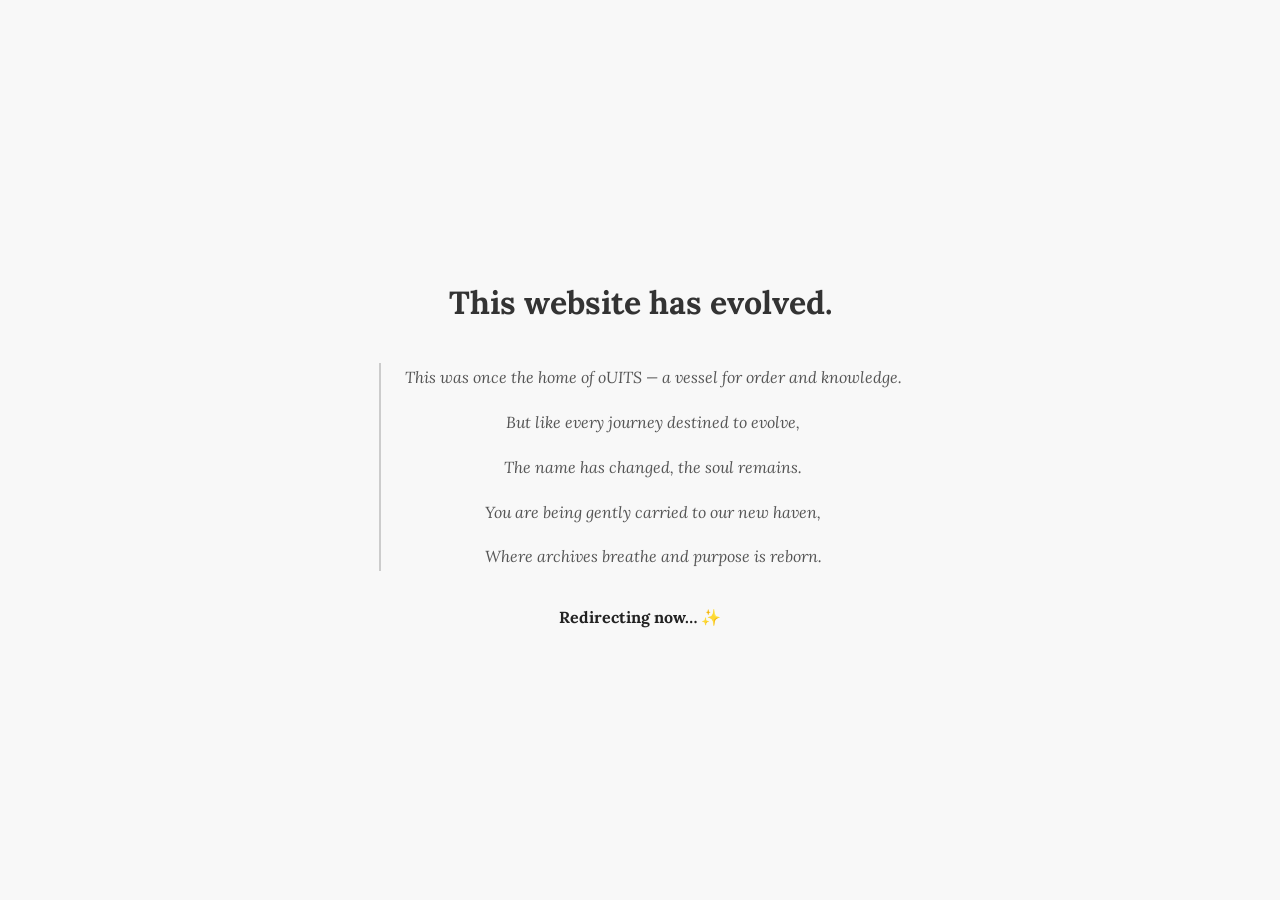
==== index.html @ 80cf63ec "Update index.html" ====
<!DOCTYPE html>
<html lang="en">
<head>
    <meta charset="UTF-8">
    <meta name="viewport" content="width=device-width, initial-scale=1.0">
    <title>Evolving...</title>
    <link rel="preconnect" href="https://fonts.googleapis.com">
    <link rel="preconnect" href="https://fonts.gstatic.com" crossorigin>
    <link href="https://fonts.googleapis.com/css2?family=Lora:ital,wght@0,400..700;1,400..700&display=swap" rel="stylesheet">
    <style>
        /* Basic reset and body styling */
        body, html {
            height: 100%;
            margin: 0;
            padding: 0;
            font-family: 'Lora', serif;
            background-color: #f8f8f8;
            color: #333;
            display: flex;
            align-items: center;
            justify-content: center;
            text-align: center;
        }

        /* Main container for the message */
        .container {
            max-width: 600px;
            padding: 2rem;
            line-height: 1.8;
        }

        /* Styling for the poetic message block */
        blockquote {
            border-left: 2px solid #ccc;
            padding-left: 1.5rem;
            margin: 2rem 0;
            font-style: italic;
            color: #555;
        }

        /* Styling for the final redirecting message */
        .redirect-message {
            margin-top: 2rem;
            font-weight: bold;
            color: #222;
        }
    </style>
</head>
<body>

    <div class="container">
        <!-- Main title message -->
        <h1>This website has evolved.</h1>

        <!-- Poetic message block -->
        <blockquote>
            <p>This was once the home of oUITS — a vessel for order and knowledge.</p>
            <p>But like every journey destined to evolve,</p>
            <p>The name has changed, the soul remains.</p>
            <p>You are being gently carried to our new haven,</p>
            <p>Where archives breathe and purpose is reborn.</p>
        </blockquote>

        <!-- Redirecting status message -->
        <p class="redirect-message">
            Redirecting now… ✨
        </p>
    </div>

    <script>
        // JavaScript to handle the redirect after a delay.
        // The delay is set to 7000 milliseconds (7 seconds).
        setTimeout(function() {
            window.location.href = 'https://b1tacad.netlify.app/';
        }, 5000);
    </script>

</body>
</html>
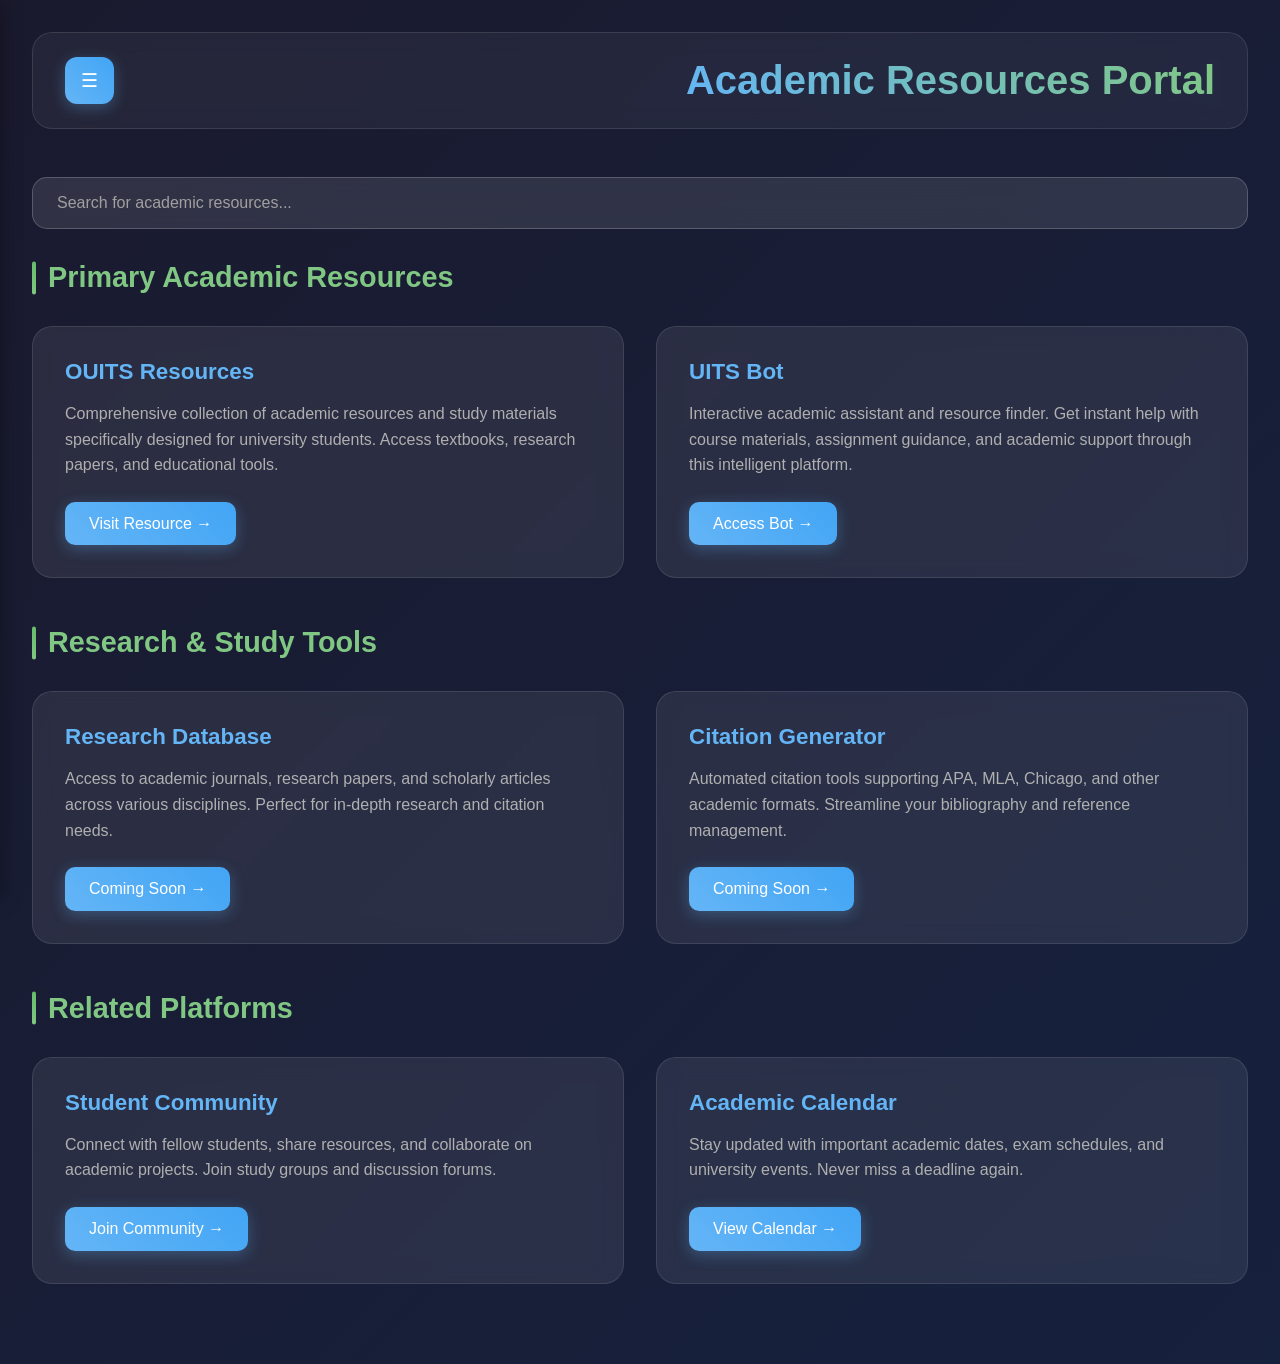
==== commit f8e40999: "v1 claude" ====
--- a/index.html
+++ b/index.html
@@ -3,77 +3,515 @@
 <head>
     <meta charset="UTF-8">
     <meta name="viewport" content="width=device-width, initial-scale=1.0">
-    <title>Evolving...</title>
-    <link rel="preconnect" href="https://fonts.googleapis.com">
-    <link rel="preconnect" href="https://fonts.gstatic.com" crossorigin>
-    <link href="https://fonts.googleapis.com/css2?family=Lora:ital,wght@0,400..700;1,400..700&display=swap" rel="stylesheet">
+    <title>Academic Resources Portal</title>
     <style>
-        /* Basic reset and body styling */
-        body, html {
-            height: 100%;
+        * {
             margin: 0;
             padding: 0;
-            font-family: 'Lora', serif;
-            background-color: #f8f8f8;
-            color: #333;
+            box-sizing: border-box;
+        }
+
+        body {
+            font-family: 'Segoe UI', Tahoma, Geneva, Verdana, sans-serif;
+            background: linear-gradient(135deg, #1a1a2e 0%, #16213e 100%);
+            color: #e0e6ed;
+            min-height: 100vh;
+            overflow-x: hidden;
+        }
+
+        .container {
             display: flex;
+            min-height: 100vh;
+            transition: all 0.3s ease;
+        }
+
+        /* Sidebar Styles */
+        .sidebar {
+            width: 280px;
+            background: rgba(26, 26, 46, 0.95);
+            backdrop-filter: blur(10px);
+            border-right: 1px solid rgba(255, 255, 255, 0.1);
+            padding: 2rem 0;
+            position: fixed;
+            height: 100vh;
+            left: 0;
+            top: 0;
+            transform: translateX(-100%);
+            transition: transform 0.3s ease;
+            z-index: 1000;
+            box-shadow: 2px 0 20px rgba(0, 0, 0, 0.3);
+        }
+
+        .sidebar.active {
+            transform: translateX(0);
+        }
+
+        .sidebar-header {
+            padding: 0 2rem 2rem;
+            border-bottom: 1px solid rgba(255, 255, 255, 0.1);
+            margin-bottom: 2rem;
+        }
+
+        .sidebar-header h2 {
+            color: #64b5f6;
+            font-size: 1.5rem;
+            font-weight: 600;
+        }
+
+        .sidebar-header p {
+            color: #a0a0a0;
+            font-size: 0.9rem;
+            margin-top: 0.5rem;
+        }
+
+        .nav-menu {
+            list-style: none;
+            padding: 0 1rem;
+        }
+
+        .nav-item {
+            margin-bottom: 0.5rem;
+        }
+
+        .nav-link {
+            display: block;
+            padding: 1rem 1.5rem;
+            color: #e0e6ed;
+            text-decoration: none;
+            border-radius: 12px;
+            transition: all 0.3s ease;
+            position: relative;
+            overflow: hidden;
+        }
+
+        .nav-link:hover {
+            background: linear-gradient(45deg, #64b5f6, #42a5f5);
+            color: #fff;
+            transform: translateX(8px);
+            box-shadow: 0 4px 15px rgba(100, 181, 246, 0.3);
+        }
+
+        .nav-link::before {
+            content: '';
+            position: absolute;
+            left: 0;
+            top: 0;
+            height: 100%;
+            width: 3px;
+            background: #64b5f6;
+            transform: scaleY(0);
+            transition: transform 0.3s ease;
+        }
+
+        .nav-link:hover::before {
+            transform: scaleY(1);
+        }
+
+        /* Main Content */
+        .main-content {
+            flex: 1;
+            padding: 2rem;
+            margin-left: 0;
+            transition: margin-left 0.3s ease;
+        }
+
+        .header {
+            display: flex;
+            justify-content: space-between;
             align-items: center;
-            justify-content: center;
-            text-align: center;
-        }
-
-        /* Main container for the message */
-        .container {
-            max-width: 600px;
+            margin-bottom: 3rem;
+            padding: 1.5rem 2rem;
+            background: rgba(255, 255, 255, 0.05);
+            border-radius: 20px;
+            backdrop-filter: blur(10px);
+            border: 1px solid rgba(255, 255, 255, 0.1);
+        }
+
+        .menu-toggle {
+            background: linear-gradient(45deg, #64b5f6, #42a5f5);
+            border: none;
+            color: white;
+            padding: 12px 16px;
+            border-radius: 12px;
+            cursor: pointer;
+            font-size: 1.2rem;
+            transition: all 0.3s ease;
+            box-shadow: 0 4px 15px rgba(100, 181, 246, 0.3);
+        }
+
+        .menu-toggle:hover {
+            transform: translateY(-2px);
+            box-shadow: 0 6px 20px rgba(100, 181, 246, 0.4);
+        }
+
+        .header h1 {
+            font-size: 2.5rem;
+            background: linear-gradient(45deg, #64b5f6, #81c784);
+            -webkit-background-clip: text;
+            -webkit-text-fill-color: transparent;
+            background-clip: text;
+            font-weight: 700;
+        }
+
+        .search-container {
+            position: relative;
+            margin-bottom: 2rem;
+        }
+
+        .search-box {
+            width: 100%;
+            padding: 1rem 1.5rem;
+            background: rgba(255, 255, 255, 0.1);
+            border: 1px solid rgba(255, 255, 255, 0.2);
+            border-radius: 15px;
+            color: #e0e6ed;
+            font-size: 1rem;
+            backdrop-filter: blur(10px);
+            transition: all 0.3s ease;
+        }
+
+        .search-box:focus {
+            outline: none;
+            border-color: #64b5f6;
+            box-shadow: 0 0 20px rgba(100, 181, 246, 0.3);
+        }
+
+        .search-box::placeholder {
+            color: #a0a0a0;
+        }
+
+        /* Resource Cards */
+        .resources-grid {
+            display: grid;
+            grid-template-columns: repeat(auto-fit, minmax(350px, 1fr));
+            gap: 2rem;
+            margin-top: 2rem;
+        }
+
+        .resource-card {
+            background: rgba(255, 255, 255, 0.08);
+            border: 1px solid rgba(255, 255, 255, 0.1);
+            border-radius: 20px;
             padding: 2rem;
-            line-height: 1.8;
-        }
-
-        /* Styling for the poetic message block */
-        blockquote {
-            border-left: 2px solid #ccc;
-            padding-left: 1.5rem;
-            margin: 2rem 0;
-            font-style: italic;
-            color: #555;
-        }
-
-        /* Styling for the final redirecting message */
-        .redirect-message {
-            margin-top: 2rem;
-            font-weight: bold;
-            color: #222;
+            transition: all 0.3s ease;
+            backdrop-filter: blur(10px);
+            position: relative;
+            overflow: hidden;
+        }
+
+        .resource-card::before {
+            content: '';
+            position: absolute;
+            top: 0;
+            left: 0;
+            right: 0;
+            height: 4px;
+            background: linear-gradient(45deg, #64b5f6, #42a5f5);
+            transform: scaleX(0);
+            transition: transform 0.3s ease;
+        }
+
+        .resource-card:hover {
+            transform: translateY(-8px);
+            box-shadow: 0 20px 40px rgba(0, 0, 0, 0.3);
+            background: rgba(255, 255, 255, 0.12);
+        }
+
+        .resource-card:hover::before {
+            transform: scaleX(1);
+        }
+
+        .resource-card h3 {
+            color: #64b5f6;
+            margin-bottom: 1rem;
+            font-size: 1.4rem;
+            font-weight: 600;
+        }
+
+        .resource-card p {
+            color: #b0b0b0;
+            margin-bottom: 1.5rem;
+            line-height: 1.6;
+        }
+
+        .resource-link {
+            display: inline-block;
+            background: linear-gradient(45deg, #64b5f6, #42a5f5);
+            color: white;
+            padding: 0.8rem 1.5rem;
+            text-decoration: none;
+            border-radius: 10px;
+            font-weight: 500;
+            transition: all 0.3s ease;
+            box-shadow: 0 4px 15px rgba(100, 181, 246, 0.3);
+        }
+
+        .resource-link:hover {
+            transform: translateY(-2px);
+            box-shadow: 0 6px 20px rgba(100, 181, 246, 0.4);
+        }
+
+        .category-section {
+            margin-bottom: 3rem;
+        }
+
+        .category-title {
+            color: #81c784;
+            font-size: 1.8rem;
+            margin-bottom: 1rem;
+            font-weight: 600;
+            position: relative;
+            padding-left: 1rem;
+        }
+
+        .category-title::before {
+            content: '';
+            position: absolute;
+            left: 0;
+            top: 50%;
+            transform: translateY(-50%);
+            width: 4px;
+            height: 100%;
+            background: linear-gradient(45deg, #81c784, #66bb6a);
+            border-radius: 2px;
+        }
+
+        /* Overlay for mobile */
+        .overlay {
+            position: fixed;
+            top: 0;
+            left: 0;
+            width: 100%;
+            height: 100%;
+            background: rgba(0, 0, 0, 0.5);
+            z-index: 999;
+            opacity: 0;
+            visibility: hidden;
+            transition: all 0.3s ease;
+        }
+
+        .overlay.active {
+            opacity: 1;
+            visibility: visible;
+        }
+
+        /* Responsive Design */
+        @media (max-width: 768px) {
+            .sidebar {
+                width: 100%;
+                top: 0;
+                transform: translateY(-100%);
+                height: auto;
+                max-height: 100vh;
+                overflow-y: auto;
+            }
+
+            .sidebar.active {
+                transform: translateY(0);
+            }
+
+            .main-content {
+                padding: 1rem;
+            }
+
+            .header {
+                flex-direction: column;
+                gap: 1rem;
+                text-align: center;
+            }
+
+            .header h1 {
+                font-size: 2rem;
+            }
+
+            .resources-grid {
+                grid-template-columns: 1fr;
+                gap: 1.5rem;
+            }
+        }
+
+        @media (min-width: 769px) {
+            .sidebar.active + .main-content {
+                margin-left: 280px;
+            }
         }
     </style>
 </head>
 <body>
-
+    <div class="overlay" id="overlay"></div>
+    
     <div class="container">
-        <!-- Main title message -->
-        <h1>This website has evolved.</h1>
-
-        <!-- Poetic message block -->
-        <blockquote>
-            <p>This was once the home of oUITS — a vessel for order and knowledge.</p>
-            <p>But like every journey destined to evolve,</p>
-            <p>The name has changed, the soul remains.</p>
-            <p>You are being gently carried to our new haven,</p>
-            <p>Where archives breathe and purpose is reborn.</p>
-        </blockquote>
-
-        <!-- Redirecting status message -->
-        <p class="redirect-message">
-            Redirecting now… ✨
-        </p>
+        <nav class="sidebar" id="sidebar">
+            <div class="sidebar-header">
+                <h2>Navigation</h2>
+                <p>Quick access to resources</p>
+            </div>
+            <ul class="nav-menu">
+                <li class="nav-item">
+                    <a href="#academic" class="nav-link">Academic Resources</a>
+                </li>
+                <li class="nav-item">
+                    <a href="#research" class="nav-link">Research Tools</a>
+                </li>
+                <li class="nav-item">
+                    <a href="#library" class="nav-link">Digital Library</a>
+                </li>
+                <li class="nav-item">
+                    <a href="#study" class="nav-link">Study Materials</a>
+                </li>
+                <li class="nav-item">
+                    <a href="#platforms" class="nav-link">Related Platforms</a>
+                </li>
+                <li class="nav-item">
+                    <a href="#about" class="nav-link">About Portal</a>
+                </li>
+                <li class="nav-item">
+                    <a href="#contact" class="nav-link">Contact Us</a>
+                </li>
+            </ul>
+        </nav>
+
+        <main class="main-content">
+            <div class="header">
+                <button class="menu-toggle" id="menuToggle">☰</button>
+                <h1>Academic Resources Portal</h1>
+            </div>
+
+            <div class="search-container">
+                <input type="text" class="search-box" placeholder="Search for academic resources..." id="searchBox">
+            </div>
+
+            <div class="category-section" id="academic">
+                <h2 class="category-title">Primary Academic Resources</h2>
+                <div class="resources-grid">
+                    <div class="resource-card">
+                        <h3>OUITS Resources</h3>
+                        <p>Comprehensive collection of academic resources and study materials specifically designed for university students. Access textbooks, research papers, and educational tools.</p>
+                        <a href="https://ouits-res.netlify.app/" class="resource-link" target="_blank">Visit Resource →</a>
+                    </div>
+                    
+                    <div class="resource-card">
+                        <h3>UITS Bot</h3>
+                        <p>Interactive academic assistant and resource finder. Get instant help with course materials, assignment guidance, and academic support through this intelligent platform.</p>
+                        <a href="http://akibreza.github.io/uitsBOT" class="resource-link" target="_blank">Access Bot →</a>
+                    </div>
+                </div>
+            </div>
+
+            <div class="category-section" id="research">
+                <h2 class="category-title">Research & Study Tools</h2>
+                <div class="resources-grid">
+                    <div class="resource-card">
+                        <h3>Research Database</h3>
+                        <p>Access to academic journals, research papers, and scholarly articles across various disciplines. Perfect for in-depth research and citation needs.</p>
+                        <a href="#" class="resource-link">Coming Soon →</a>
+                    </div>
+                    
+                    <div class="resource-card">
+                        <h3>Citation Generator</h3>
+                        <p>Automated citation tools supporting APA, MLA, Chicago, and other academic formats. Streamline your bibliography and reference management.</p>
+                        <a href="#" class="resource-link">Coming Soon →</a>
+                    </div>
+                </div>
+            </div>
+
+            <div class="category-section" id="platforms">
+                <h2 class="category-title">Related Platforms</h2>
+                <div class="resources-grid">
+                    <div class="resource-card">
+                        <h3>Student Community</h3>
+                        <p>Connect with fellow students, share resources, and collaborate on academic projects. Join study groups and discussion forums.</p>
+                        <a href="#" class="resource-link">Join Community →</a>
+                    </div>
+                    
+                    <div class="resource-card">
+                        <h3>Academic Calendar</h3>
+                        <p>Stay updated with important academic dates, exam schedules, and university events. Never miss a deadline again.</p>
+                        <a href="#" class="resource-link">View Calendar →</a>
+                    </div>
+                </div>
+            </div>
+        </main>
     </div>
 
     <script>
-        // JavaScript to handle the redirect after a delay.
-        // The delay is set to 7000 milliseconds (7 seconds).
-        setTimeout(function() {
-            window.location.href = 'https://b1tacad.netlify.app/';
-        }, 5000);
+        // Menu toggle functionality
+        const menuToggle = document.getElementById('menuToggle');
+        const sidebar = document.getElementById('sidebar');
+        const overlay = document.getElementById('overlay');
+        const mainContent = document.querySelector('.main-content');
+
+        menuToggle.addEventListener('click', () => {
+            sidebar.classList.toggle('active');
+            overlay.classList.toggle('active');
+        });
+
+        overlay.addEventListener('click', () => {
+            sidebar.classList.remove('active');
+            overlay.classList.remove('active');
+        });
+
+        // Search functionality
+        const searchBox = document.getElementById('searchBox');
+        const resourceCards = document.querySelectorAll('.resource-card');
+
+        searchBox.addEventListener('input', (e) => {
+            const searchTerm = e.target.value.toLowerCase();
+            
+            resourceCards.forEach(card => {
+                const title = card.querySelector('h3').textContent.toLowerCase();
+                const description = card.querySelector('p').textContent.toLowerCase();
+                
+                if (title.includes(searchTerm) || description.includes(searchTerm)) {
+                    card.style.display = 'block';
+                    card.style.opacity = '1';
+                } else {
+                    card.style.display = 'none';
+                    card.style.opacity = '0';
+                }
+            });
+        });
+
+        // Smooth scrolling for navigation links
+        document.querySelectorAll('.nav-link').forEach(link => {
+            link.addEventListener('click', (e) => {
+                if (link.getAttribute('href').startsWith('#')) {
+                    e.preventDefault();
+                    const targetId = link.getAttribute('href').substring(1);
+                    const targetElement = document.getElementById(targetId);
+                    
+                    if (targetElement) {
+                        targetElement.scrollIntoView({
+                            behavior: 'smooth',
+                            block: 'start'
+                        });
+                        
+                        // Close sidebar on mobile after navigation
+                        if (window.innerWidth <= 768) {
+                            sidebar.classList.remove('active');
+                            overlay.classList.remove('active');
+                        }
+                    }
+                }
+            });
+        });
+
+        // Close sidebar when clicking outside on desktop
+        document.addEventListener('click', (e) => {
+            if (window.innerWidth > 768) {
+                if (!sidebar.contains(e.target) && !menuToggle.contains(e.target)) {
+                    sidebar.classList.remove('active');
+                    overlay.classList.remove('active');
+                }
+            }
+        });
+
+        // Handle window resize
+        window.addEventListener('resize', () => {
+            if (window.innerWidth > 768) {
+                overlay.classList.remove('active');
+            }
+        });
     </script>
-
 </body>
-</html>
+</html>
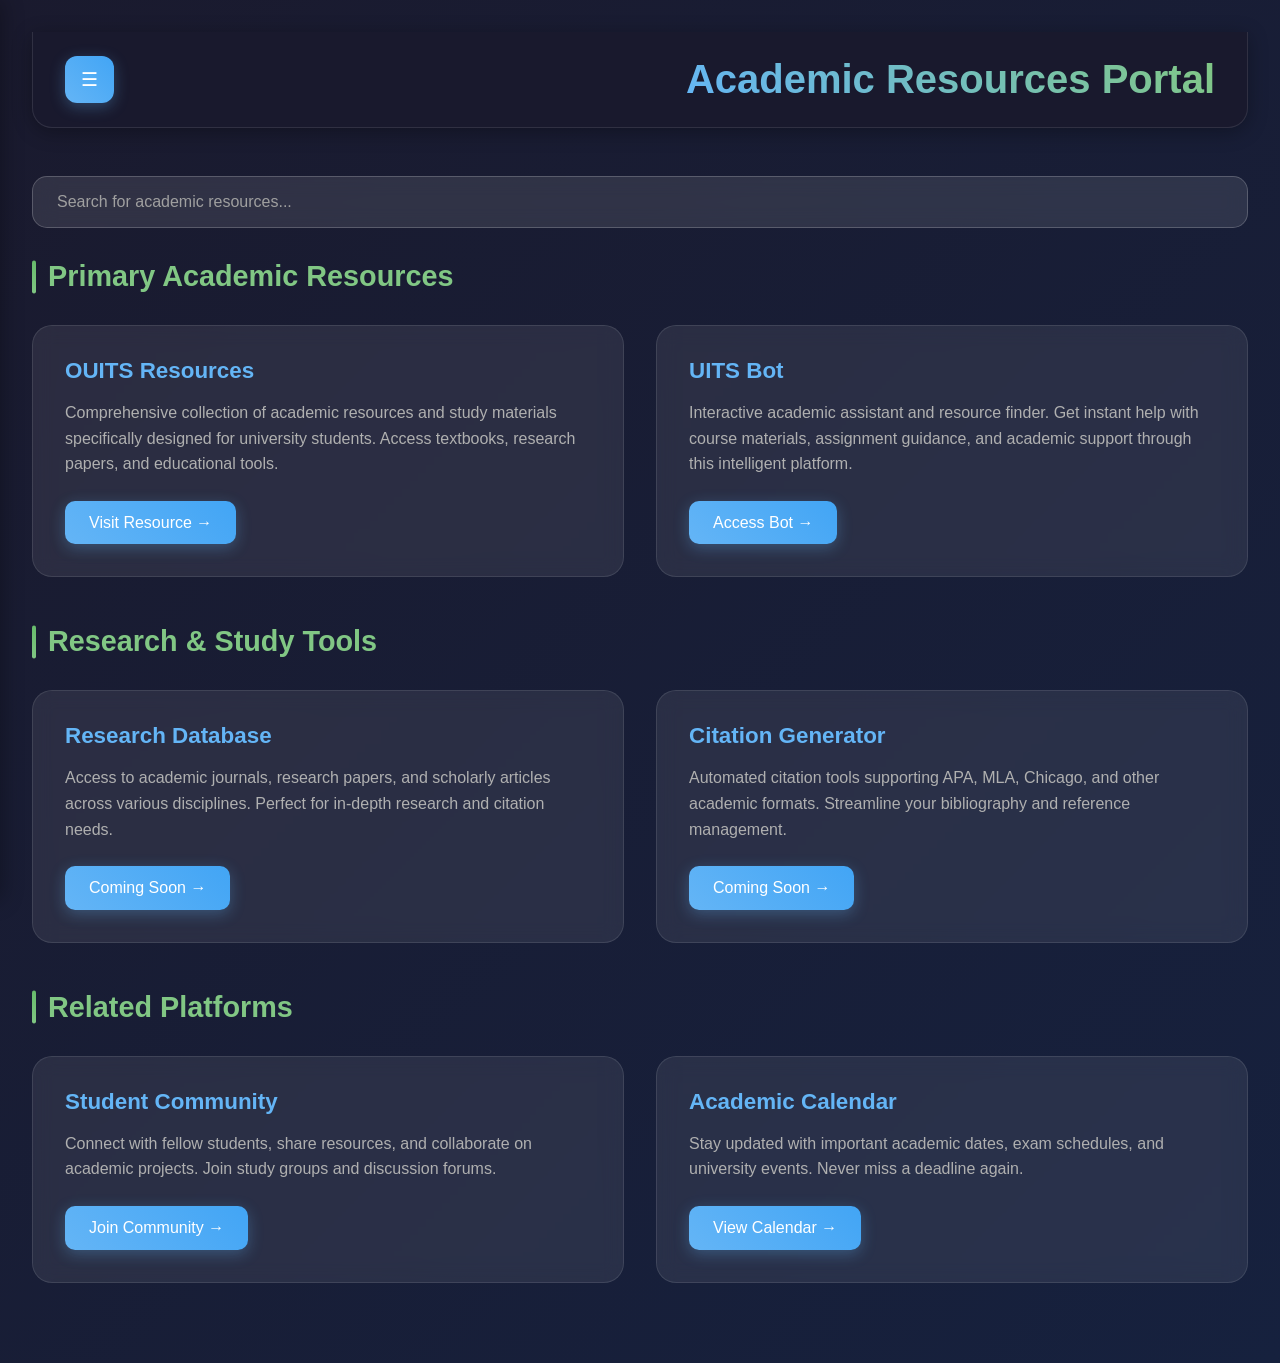
==== commit ff83adfb: "Update index.html" ====
--- a/index.html
+++ b/index.html
@@ -121,10 +121,15 @@
             align-items: center;
             margin-bottom: 3rem;
             padding: 1.5rem 2rem;
-            background: rgba(255, 255, 255, 0.05);
-            border-radius: 20px;
-            backdrop-filter: blur(10px);
+            background: rgba(26, 26, 46, 0.95);
+            border-radius: 0 0 20px 20px;
+            backdrop-filter: blur(15px);
             border: 1px solid rgba(255, 255, 255, 0.1);
+            border-top: none;
+            position: sticky;
+            top: 0;
+            z-index: 100;
+            box-shadow: 0 4px 20px rgba(0, 0, 0, 0.3);
         }
 
         .menu-toggle {
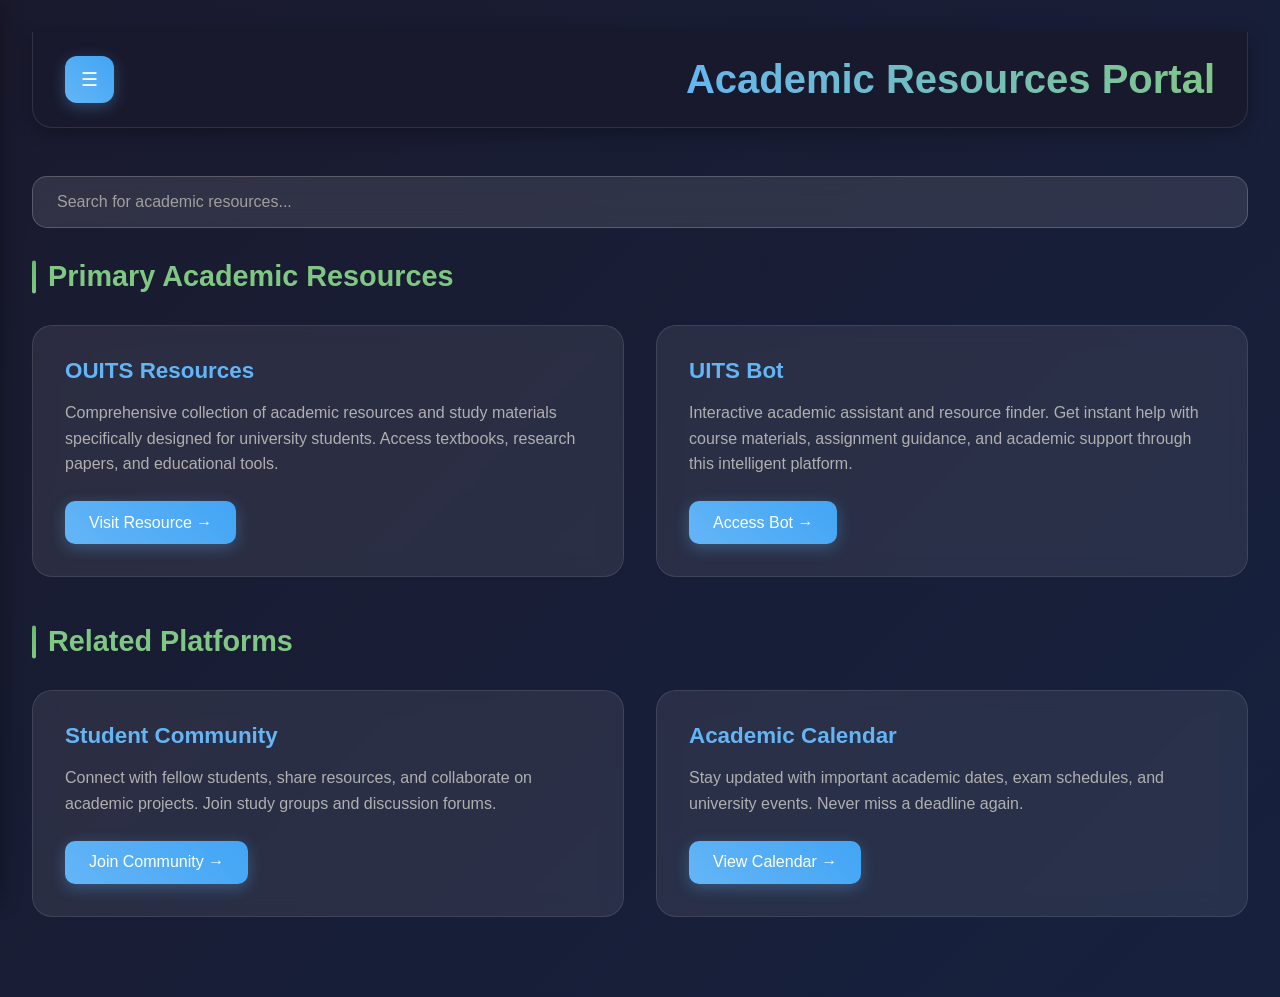
==== commit 8dbab640: "updated claude" ====
--- a/index.html
+++ b/index.html
@@ -4,343 +4,7 @@
     <meta charset="UTF-8">
     <meta name="viewport" content="width=device-width, initial-scale=1.0">
     <title>Academic Resources Portal</title>
-    <style>
-        * {
-            margin: 0;
-            padding: 0;
-            box-sizing: border-box;
-        }
-
-        body {
-            font-family: 'Segoe UI', Tahoma, Geneva, Verdana, sans-serif;
-            background: linear-gradient(135deg, #1a1a2e 0%, #16213e 100%);
-            color: #e0e6ed;
-            min-height: 100vh;
-            overflow-x: hidden;
-        }
-
-        .container {
-            display: flex;
-            min-height: 100vh;
-            transition: all 0.3s ease;
-        }
-
-        /* Sidebar Styles */
-        .sidebar {
-            width: 280px;
-            background: rgba(26, 26, 46, 0.95);
-            backdrop-filter: blur(10px);
-            border-right: 1px solid rgba(255, 255, 255, 0.1);
-            padding: 2rem 0;
-            position: fixed;
-            height: 100vh;
-            left: 0;
-            top: 0;
-            transform: translateX(-100%);
-            transition: transform 0.3s ease;
-            z-index: 1000;
-            box-shadow: 2px 0 20px rgba(0, 0, 0, 0.3);
-        }
-
-        .sidebar.active {
-            transform: translateX(0);
-        }
-
-        .sidebar-header {
-            padding: 0 2rem 2rem;
-            border-bottom: 1px solid rgba(255, 255, 255, 0.1);
-            margin-bottom: 2rem;
-        }
-
-        .sidebar-header h2 {
-            color: #64b5f6;
-            font-size: 1.5rem;
-            font-weight: 600;
-        }
-
-        .sidebar-header p {
-            color: #a0a0a0;
-            font-size: 0.9rem;
-            margin-top: 0.5rem;
-        }
-
-        .nav-menu {
-            list-style: none;
-            padding: 0 1rem;
-        }
-
-        .nav-item {
-            margin-bottom: 0.5rem;
-        }
-
-        .nav-link {
-            display: block;
-            padding: 1rem 1.5rem;
-            color: #e0e6ed;
-            text-decoration: none;
-            border-radius: 12px;
-            transition: all 0.3s ease;
-            position: relative;
-            overflow: hidden;
-        }
-
-        .nav-link:hover {
-            background: linear-gradient(45deg, #64b5f6, #42a5f5);
-            color: #fff;
-            transform: translateX(8px);
-            box-shadow: 0 4px 15px rgba(100, 181, 246, 0.3);
-        }
-
-        .nav-link::before {
-            content: '';
-            position: absolute;
-            left: 0;
-            top: 0;
-            height: 100%;
-            width: 3px;
-            background: #64b5f6;
-            transform: scaleY(0);
-            transition: transform 0.3s ease;
-        }
-
-        .nav-link:hover::before {
-            transform: scaleY(1);
-        }
-
-        /* Main Content */
-        .main-content {
-            flex: 1;
-            padding: 2rem;
-            margin-left: 0;
-            transition: margin-left 0.3s ease;
-        }
-
-        .header {
-            display: flex;
-            justify-content: space-between;
-            align-items: center;
-            margin-bottom: 3rem;
-            padding: 1.5rem 2rem;
-            background: rgba(26, 26, 46, 0.95);
-            border-radius: 0 0 20px 20px;
-            backdrop-filter: blur(15px);
-            border: 1px solid rgba(255, 255, 255, 0.1);
-            border-top: none;
-            position: sticky;
-            top: 0;
-            z-index: 100;
-            box-shadow: 0 4px 20px rgba(0, 0, 0, 0.3);
-        }
-
-        .menu-toggle {
-            background: linear-gradient(45deg, #64b5f6, #42a5f5);
-            border: none;
-            color: white;
-            padding: 12px 16px;
-            border-radius: 12px;
-            cursor: pointer;
-            font-size: 1.2rem;
-            transition: all 0.3s ease;
-            box-shadow: 0 4px 15px rgba(100, 181, 246, 0.3);
-        }
-
-        .menu-toggle:hover {
-            transform: translateY(-2px);
-            box-shadow: 0 6px 20px rgba(100, 181, 246, 0.4);
-        }
-
-        .header h1 {
-            font-size: 2.5rem;
-            background: linear-gradient(45deg, #64b5f6, #81c784);
-            -webkit-background-clip: text;
-            -webkit-text-fill-color: transparent;
-            background-clip: text;
-            font-weight: 700;
-        }
-
-        .search-container {
-            position: relative;
-            margin-bottom: 2rem;
-        }
-
-        .search-box {
-            width: 100%;
-            padding: 1rem 1.5rem;
-            background: rgba(255, 255, 255, 0.1);
-            border: 1px solid rgba(255, 255, 255, 0.2);
-            border-radius: 15px;
-            color: #e0e6ed;
-            font-size: 1rem;
-            backdrop-filter: blur(10px);
-            transition: all 0.3s ease;
-        }
-
-        .search-box:focus {
-            outline: none;
-            border-color: #64b5f6;
-            box-shadow: 0 0 20px rgba(100, 181, 246, 0.3);
-        }
-
-        .search-box::placeholder {
-            color: #a0a0a0;
-        }
-
-        /* Resource Cards */
-        .resources-grid {
-            display: grid;
-            grid-template-columns: repeat(auto-fit, minmax(350px, 1fr));
-            gap: 2rem;
-            margin-top: 2rem;
-        }
-
-        .resource-card {
-            background: rgba(255, 255, 255, 0.08);
-            border: 1px solid rgba(255, 255, 255, 0.1);
-            border-radius: 20px;
-            padding: 2rem;
-            transition: all 0.3s ease;
-            backdrop-filter: blur(10px);
-            position: relative;
-            overflow: hidden;
-        }
-
-        .resource-card::before {
-            content: '';
-            position: absolute;
-            top: 0;
-            left: 0;
-            right: 0;
-            height: 4px;
-            background: linear-gradient(45deg, #64b5f6, #42a5f5);
-            transform: scaleX(0);
-            transition: transform 0.3s ease;
-        }
-
-        .resource-card:hover {
-            transform: translateY(-8px);
-            box-shadow: 0 20px 40px rgba(0, 0, 0, 0.3);
-            background: rgba(255, 255, 255, 0.12);
-        }
-
-        .resource-card:hover::before {
-            transform: scaleX(1);
-        }
-
-        .resource-card h3 {
-            color: #64b5f6;
-            margin-bottom: 1rem;
-            font-size: 1.4rem;
-            font-weight: 600;
-        }
-
-        .resource-card p {
-            color: #b0b0b0;
-            margin-bottom: 1.5rem;
-            line-height: 1.6;
-        }
-
-        .resource-link {
-            display: inline-block;
-            background: linear-gradient(45deg, #64b5f6, #42a5f5);
-            color: white;
-            padding: 0.8rem 1.5rem;
-            text-decoration: none;
-            border-radius: 10px;
-            font-weight: 500;
-            transition: all 0.3s ease;
-            box-shadow: 0 4px 15px rgba(100, 181, 246, 0.3);
-        }
-
-        .resource-link:hover {
-            transform: translateY(-2px);
-            box-shadow: 0 6px 20px rgba(100, 181, 246, 0.4);
-        }
-
-        .category-section {
-            margin-bottom: 3rem;
-        }
-
-        .category-title {
-            color: #81c784;
-            font-size: 1.8rem;
-            margin-bottom: 1rem;
-            font-weight: 600;
-            position: relative;
-            padding-left: 1rem;
-        }
-
-        .category-title::before {
-            content: '';
-            position: absolute;
-            left: 0;
-            top: 50%;
-            transform: translateY(-50%);
-            width: 4px;
-            height: 100%;
-            background: linear-gradient(45deg, #81c784, #66bb6a);
-            border-radius: 2px;
-        }
-
-        /* Overlay for mobile */
-        .overlay {
-            position: fixed;
-            top: 0;
-            left: 0;
-            width: 100%;
-            height: 100%;
-            background: rgba(0, 0, 0, 0.5);
-            z-index: 999;
-            opacity: 0;
-            visibility: hidden;
-            transition: all 0.3s ease;
-        }
-
-        .overlay.active {
-            opacity: 1;
-            visibility: visible;
-        }
-
-        /* Responsive Design */
-        @media (max-width: 768px) {
-            .sidebar {
-                width: 100%;
-                top: 0;
-                transform: translateY(-100%);
-                height: auto;
-                max-height: 100vh;
-                overflow-y: auto;
-            }
-
-            .sidebar.active {
-                transform: translateY(0);
-            }
-
-            .main-content {
-                padding: 1rem;
-            }
-
-            .header {
-                flex-direction: column;
-                gap: 1rem;
-                text-align: center;
-            }
-
-            .header h1 {
-                font-size: 2rem;
-            }
-
-            .resources-grid {
-                grid-template-columns: 1fr;
-                gap: 1.5rem;
-            }
-        }
-
-        @media (min-width: 769px) {
-            .sidebar.active + .main-content {
-                margin-left: 280px;
-            }
-        }
-    </style>
+    <link rel="stylesheet" href="style.css">
 </head>
 <body>
     <div class="overlay" id="overlay"></div>
@@ -355,15 +19,15 @@
                 <li class="nav-item">
                     <a href="#academic" class="nav-link">Academic Resources</a>
                 </li>
-                <li class="nav-item">
+                <!-- <li class="nav-item">
                     <a href="#research" class="nav-link">Research Tools</a>
-                </li>
-                <li class="nav-item">
+                </li> -->
+                <!-- <li class="nav-item">
                     <a href="#library" class="nav-link">Digital Library</a>
-                </li>
-                <li class="nav-item">
+                </li> -->
+                <!-- <li class="nav-item">
                     <a href="#study" class="nav-link">Study Materials</a>
-                </li>
+                </li> -->
                 <li class="nav-item">
                     <a href="#platforms" class="nav-link">Related Platforms</a>
                 </li>
@@ -403,7 +67,7 @@
                 </div>
             </div>
 
-            <div class="category-section" id="research">
+            <!-- <div class="category-section" id="research">
                 <h2 class="category-title">Research & Study Tools</h2>
                 <div class="resources-grid">
                     <div class="resource-card">
@@ -418,7 +82,7 @@
                         <a href="#" class="resource-link">Coming Soon →</a>
                     </div>
                 </div>
-            </div>
+            </div> -->
 
             <div class="category-section" id="platforms">
                 <h2 class="category-title">Related Platforms</h2>
--- a/style.css
+++ b/style.css
@@ -0,0 +1,347 @@
+
+        * {
+            margin: 0;
+            padding: 0;
+            box-sizing: border-box;
+        }
+
+        body {
+            font-family: 'Segoe UI', Tahoma, Geneva, Verdana, sans-serif;
+            background: linear-gradient(135deg, #1a1a2e 0%, #16213e 100%);
+            color: #e0e6ed;
+            min-height: 100vh;
+            overflow-x: hidden;
+        }
+
+        .container {
+            display: flex;
+            min-height: 100vh;
+            transition: all 0.3s ease;
+        }
+
+        /* Sidebar Styles */
+        .sidebar {
+            width: 280px;
+            background: rgba(26, 26, 46, 0.95);
+            backdrop-filter: blur(10px);
+            border-right: 1px solid rgba(255, 255, 255, 0.1);
+            padding: 2rem 0;
+            position: fixed;
+            height: 100vh;
+            left: 0;
+            top: 0;
+            transform: translateX(-100%);
+            transition: transform 0.3s ease;
+            z-index: 1000;
+            box-shadow: 2px 0 20px rgba(0, 0, 0, 0.3);
+        }
+
+        .sidebar.active {
+            transform: translateX(0);
+        }
+
+        .sidebar-header {
+            padding: 0 2rem 2rem;
+            border-bottom: 1px solid rgba(255, 255, 255, 0.1);
+            margin-bottom: 2rem;
+        }
+
+        .sidebar-header h2 {
+            color: #64b5f6;
+            font-size: 1.5rem;
+            font-weight: 600;
+        }
+
+        .sidebar-header p {
+            color: #a0a0a0;
+            font-size: 0.9rem;
+            margin-top: 0.5rem;
+        }
+
+        .nav-menu {
+            list-style: none;
+            padding: 0 1rem;
+            /* height: 200px; */
+        }
+
+        .nav-item {
+            margin-bottom: 0.5rem;
+        }
+
+        .nav-link {
+            display: block;
+            padding: 1rem 1.5rem;
+            color: #e0e6ed;
+            text-decoration: none;
+            border-radius: 12px;
+            transition: all 0.3s ease;
+            position: relative;
+            overflow: hidden;
+        }
+
+        .nav-link:hover {
+            background: linear-gradient(45deg, #64b5f6, #42a5f5);
+            color: #fff;
+            transform: translateX(8px);
+            box-shadow: 0 4px 15px rgba(100, 181, 246, 0.3);
+        }
+
+        .nav-link::before {
+            content: '';
+            position: absolute;
+            left: 0;
+            top: 0;
+            height: 100%;
+            width: 3px;
+            background: #64b5f6;
+            transform: scaleY(0);
+            transition: transform 0.3s ease;
+        }
+
+        .nav-link:hover::before {
+            transform: scaleY(1);
+        }
+
+        /* Main Content */
+        .main-content {
+            flex: 1;
+            padding: 2rem;
+            margin-left: 0;
+            transition: margin-left 0.3s ease;
+        }
+
+        .header {
+            display: flex;
+            justify-content: space-between;
+            align-items: center;
+            margin-bottom: 3rem;
+            padding: 1.5rem 2rem;
+            background: rgba(26, 26, 46, 0.95);
+            border-radius: 0 0 20px 20px;
+            backdrop-filter: blur(15px);
+            border: 1px solid rgba(255, 255, 255, 0.1);
+            border-top: none;
+            position: sticky;
+            top: 0;
+            z-index: 100;
+            box-shadow: 0 4px 20px rgba(0, 0, 0, 0.3);
+        }
+
+        .menu-toggle {
+            background: linear-gradient(45deg, #64b5f6, #42a5f5);
+            border: none;
+            color: white;
+            padding: 12px 16px;
+            border-radius: 12px;
+            cursor: pointer;
+            font-size: 1.2rem;
+            transition: all 0.3s ease;
+            box-shadow: 0 4px 15px rgba(100, 181, 246, 0.3);
+        }
+
+        .menu-toggle:hover {
+            transform: translateY(-2px);
+            box-shadow: 0 6px 20px rgba(100, 181, 246, 0.4);
+        }
+
+        .header h1 {
+            font-size: 2.5rem;
+            background: linear-gradient(45deg, #64b5f6, #81c784);
+            -webkit-background-clip: text;
+            -webkit-text-fill-color: transparent;
+            background-clip: text;
+            font-weight: 700;
+        }
+
+        .search-container {
+            position: relative;
+            margin-bottom: 2rem;
+        }
+
+        .search-box {
+            width: 100%;
+            padding: 1rem 1.5rem;
+            background: rgba(255, 255, 255, 0.1);
+            border: 1px solid rgba(255, 255, 255, 0.2);
+            border-radius: 15px;
+            color: #e0e6ed;
+            font-size: 1rem;
+            backdrop-filter: blur(10px);
+            transition: all 0.3s ease;
+        }
+
+        .search-box:focus {
+            outline: none;
+            border-color: #64b5f6;
+            box-shadow: 0 0 20px rgba(100, 181, 246, 0.3);
+        }
+
+        .search-box::placeholder {
+            color: #a0a0a0;
+        }
+
+        /* Resource Cards */
+        .resources-grid {
+            display: grid;
+            grid-template-columns: repeat(auto-fit, minmax(350px, 1fr));
+            gap: 2rem;
+            margin-top: 2rem;
+        }
+
+        .resource-card {
+            background: rgba(255, 255, 255, 0.08);
+            border: 1px solid rgba(255, 255, 255, 0.1);
+            border-radius: 20px;
+            padding: 2rem;
+            transition: all 0.3s ease;
+            backdrop-filter: blur(10px);
+            position: relative;
+            overflow: hidden;
+        }
+
+        .resource-card::before {
+            content: '';
+            position: absolute;
+            top: 0;
+            left: 0;
+            right: 0;
+            height: 4px;
+            background: linear-gradient(45deg, #64b5f6, #42a5f5);
+            transform: scaleX(0);
+            transition: transform 0.3s ease;
+        }
+
+        .resource-card:hover {
+            transform: translateY(-8px);
+            box-shadow: 0 20px 40px rgba(0, 0, 0, 0.3);
+            background: rgba(255, 255, 255, 0.12);
+        }
+
+        .resource-card:hover::before {
+            transform: scaleX(1);
+        }
+
+        .resource-card h3 {
+            color: #64b5f6;
+            margin-bottom: 1rem;
+            font-size: 1.4rem;
+            font-weight: 600;
+        }
+
+        .resource-card p {
+            color: #b0b0b0;
+            margin-bottom: 1.5rem;
+            line-height: 1.6;
+        }
+
+        .resource-link {
+            display: inline-block;
+            background: linear-gradient(45deg, #64b5f6, #42a5f5);
+            color: white;
+            padding: 0.8rem 1.5rem;
+            text-decoration: none;
+            border-radius: 10px;
+            font-weight: 500;
+            transition: all 0.3s ease;
+            box-shadow: 0 4px 15px rgba(100, 181, 246, 0.3);
+        }
+
+        .resource-link:hover {
+            transform: translateY(-2px);
+            box-shadow: 0 6px 20px rgba(100, 181, 246, 0.4);
+        }
+
+        .category-section {
+            margin-bottom: 3rem;
+        }
+
+        .category-title {
+            color: #81c784;
+            font-size: 1.8rem;
+            margin-bottom: 1rem;
+            font-weight: 600;
+            position: relative;
+            padding-left: 1rem;
+        }
+
+        .category-title::before {
+            content: '';
+            position: absolute;
+            left: 0;
+            top: 50%;
+            transform: translateY(-50%);
+            width: 4px;
+            height: 100%;
+            background: linear-gradient(45deg, #81c784, #66bb6a);
+            border-radius: 2px;
+        }
+
+        /* Overlay for mobile */
+        .overlay {
+            position: fixed;
+            top: 0;
+            left: 0;
+            width: 100%;
+            height: 100%;
+            background: rgba(0, 0, 0, 0.5);
+            z-index: 999;
+            opacity: 0;
+            visibility: hidden;
+            transition: all 0.3s ease;
+        }
+
+        .overlay.active {
+            opacity: 1;
+            visibility: visible;
+        }
+
+        /* Responsive Design */
+        @media (max-width: 768px) {
+
+.menu-toggle{
+    font-size: 1rem;
+    padding: 10px 12px;
+
+}
+
+            .sidebar {
+                width: 100%;
+                top: 0;
+                transform: translateY(-100%);
+                height: auto;
+                max-height: 100vh;
+                overflow-y: auto;
+            }
+
+            .sidebar.active {
+                transform: translateY(0);
+            }
+
+            .main-content {
+                padding: 1rem;
+            }
+
+            .header {
+                /* flex-direction: column; */
+                gap: 1rem;
+                text-align: center;
+                height: 15vh;
+                
+            }
+
+            .header h1 {
+                font-size: 1.5rem;
+            }
+
+            .resources-grid {
+                grid-template-columns: 1fr;
+                gap: 1.5rem;
+            }
+        }
+
+        @media (min-width: 769px) {
+            .sidebar.active + .main-content {
+                margin-left: 280px;
+            }
+        }
+    
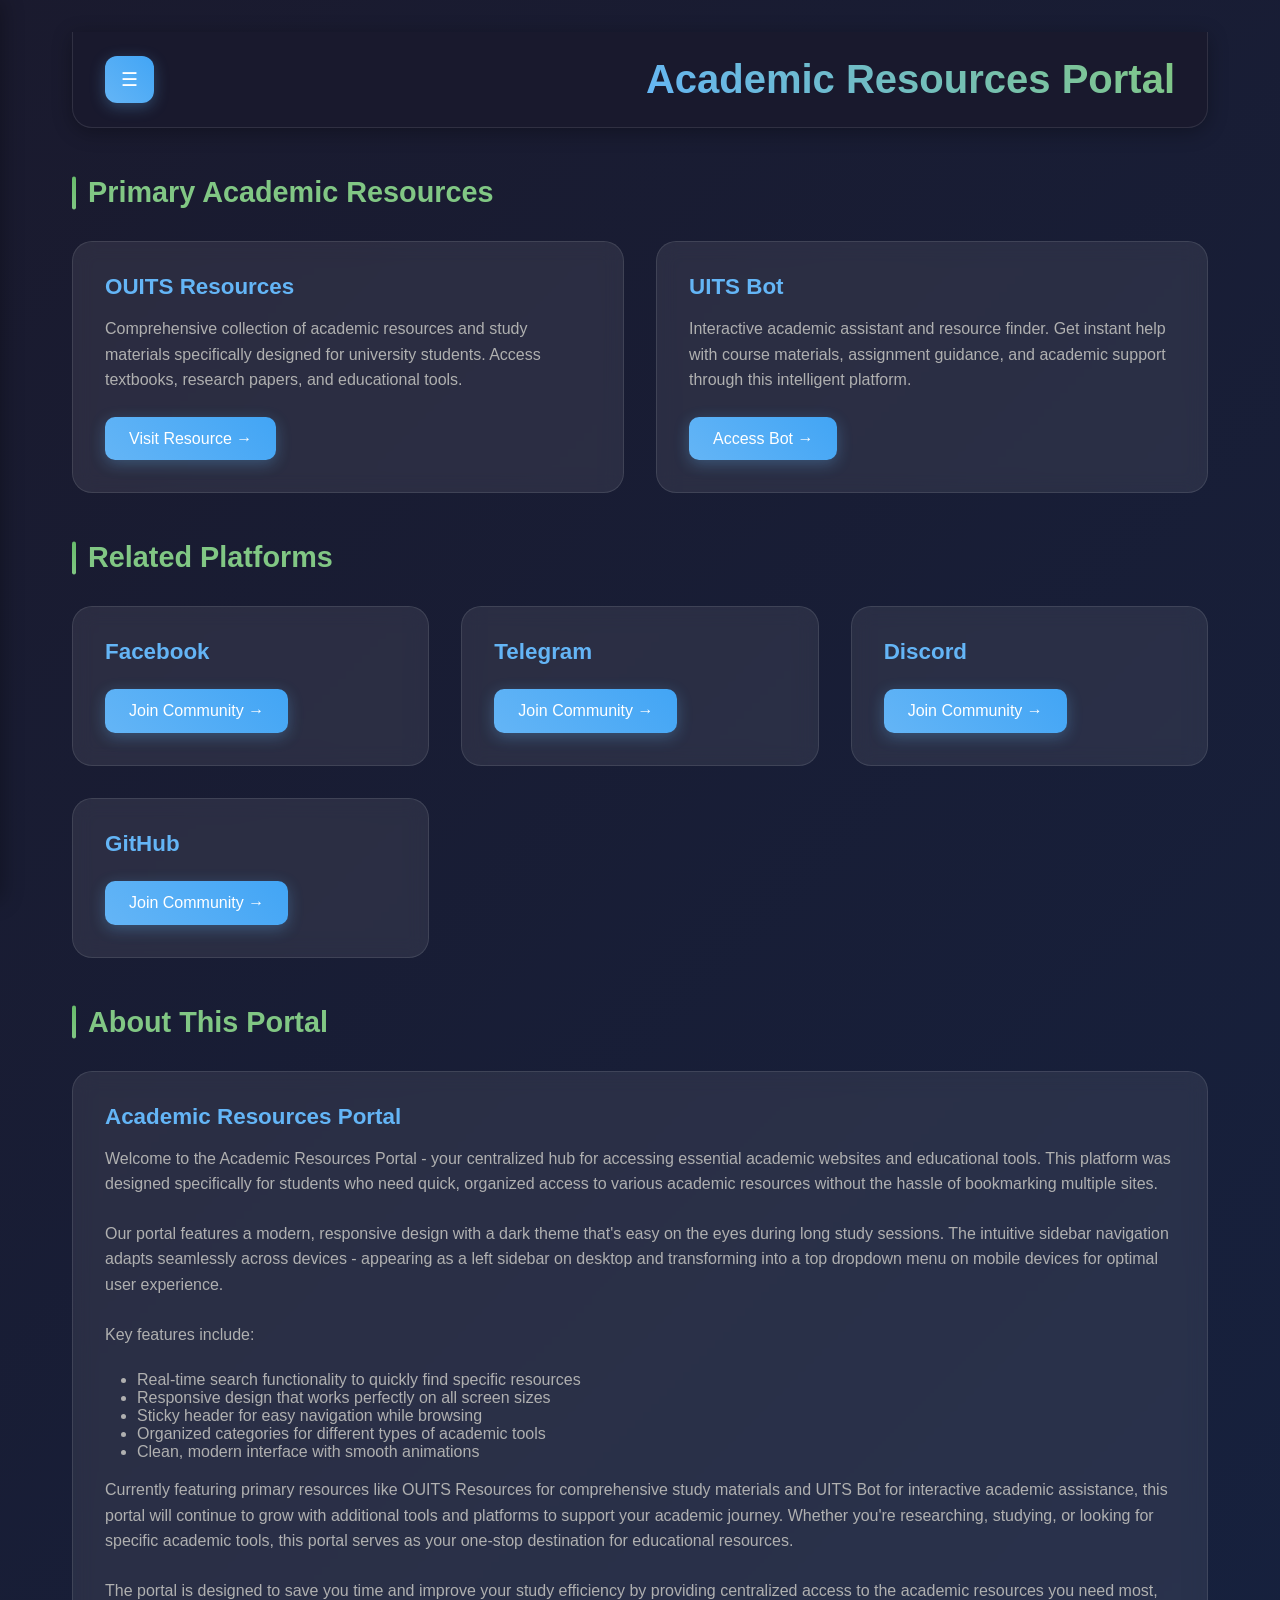
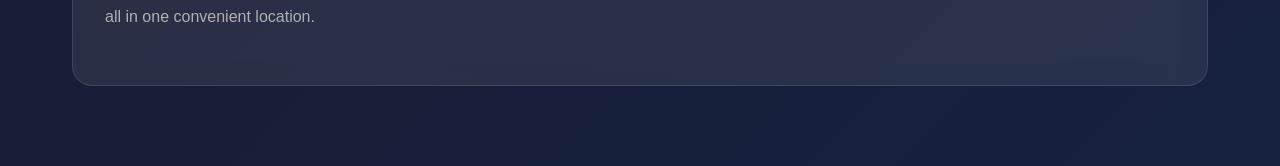
==== commit 94afa24a: "final version I guess" ====
--- a/index.html
+++ b/index.html
@@ -1,15 +1,17 @@
 <!DOCTYPE html>
 <html lang="en">
+
 <head>
     <meta charset="UTF-8">
     <meta name="viewport" content="width=device-width, initial-scale=1.0">
     <title>Academic Resources Portal</title>
     <link rel="stylesheet" href="style.css">
 </head>
+
 <body>
     <div class="overlay" id="overlay"></div>
-    
-    <div class="container">
+
+    <div class="container" style="max-width: 1200px;margin: auto;">
         <nav class="sidebar" id="sidebar">
             <div class="sidebar-header">
                 <h2>Navigation</h2>
@@ -34,9 +36,9 @@
                 <li class="nav-item">
                     <a href="#about" class="nav-link">About Portal</a>
                 </li>
-                <li class="nav-item">
+                <!-- <li class="nav-item">
                     <a href="#contact" class="nav-link">Contact Us</a>
-                </li>
+                </li> -->
             </ul>
         </nav>
 
@@ -46,23 +48,27 @@
                 <h1>Academic Resources Portal</h1>
             </div>
 
-            <div class="search-container">
+            <!-- <div class="search-container">
                 <input type="text" class="search-box" placeholder="Search for academic resources..." id="searchBox">
-            </div>
+            </div> -->
 
             <div class="category-section" id="academic">
                 <h2 class="category-title">Primary Academic Resources</h2>
                 <div class="resources-grid">
                     <div class="resource-card">
                         <h3>OUITS Resources</h3>
-                        <p>Comprehensive collection of academic resources and study materials specifically designed for university students. Access textbooks, research papers, and educational tools.</p>
-                        <a href="https://ouits-res.netlify.app/" class="resource-link" target="_blank">Visit Resource →</a>
-                    </div>
-                    
+                        <p>Comprehensive collection of academic resources and study materials specifically designed for
+                            university students. Access textbooks, research papers, and educational tools.</p>
+                        <a href="https://ouits-res.netlify.app/" class="resource-link" target="_blank">Visit Resource
+                            →</a>
+                    </div>
+
                     <div class="resource-card">
                         <h3>UITS Bot</h3>
-                        <p>Interactive academic assistant and resource finder. Get instant help with course materials, assignment guidance, and academic support through this intelligent platform.</p>
-                        <a href="http://akibreza.github.io/uitsBOT" class="resource-link" target="_blank">Access Bot →</a>
+                        <p>Interactive academic assistant and resource finder. Get instant help with course materials,
+                            assignment guidance, and academic support through this intelligent platform.</p>
+                        <a href="http://akibreza.github.io/uitsBOT" class="resource-link" target="_blank">Access Bot
+                            →</a>
                     </div>
                 </div>
             </div>
@@ -88,15 +94,66 @@
                 <h2 class="category-title">Related Platforms</h2>
                 <div class="resources-grid">
                     <div class="resource-card">
-                        <h3>Student Community</h3>
-                        <p>Connect with fellow students, share resources, and collaborate on academic projects. Join study groups and discussion forums.</p>
-                        <a href="#" class="resource-link">Join Community →</a>
-                    </div>
-                    
-                    <div class="resource-card">
-                        <h3>Academic Calendar</h3>
-                        <p>Stay updated with important academic dates, exam schedules, and university events. Never miss a deadline again.</p>
-                        <a href="#" class="resource-link">View Calendar →</a>
+                        <h3>Facebook</h3>
+                        <p></p>
+                        <a href="https://facebook.com/groups/1074592960836263/" class="resource-link">Join Community
+                            →</a>
+                    </div>
+
+                    <div class="resource-card">
+                        <h3>Telegram</h3>
+                        <p></p>
+                        <a href="https://t.me/s/oUITS_ORnU" class="resource-link">Join Community →</a>
+                    </div>
+
+                    <div class="resource-card">
+                        <h3>Discord</h3>
+                        <p></p>
+                        <a href="https://discord.gg/weetUpfS5X" class="resource-link">Join Community →</a>
+                    </div>
+                    <div class="resource-card">
+                        <h3>GitHub</h3>
+                        <p></p>
+                        <a href="https://github.com/oU1TS" class="resource-link">Join Community →</a>
+                    </div>
+                </div>
+            </div>
+
+
+
+            <div class="category-section" id="about">
+                <h2 class="category-title">About This Portal</h2>
+                <div class="resources-grid">
+                    <div class="resource-card" style="grid-column: 1 / -1;">
+                        <h3>Academic Resources Portal</h3>
+                        <p>Welcome to the Academic Resources Portal - your centralized hub for accessing essential
+                            academic websites and educational tools. This platform was designed specifically for
+                            students who need quick, organized access to various academic resources without the hassle
+                            of bookmarking multiple sites.</p>
+
+                        <p style="margin-top: 1rem;">Our portal features a modern, responsive design with a dark theme
+                            that's easy on the eyes during long study sessions. The intuitive sidebar navigation adapts
+                            seamlessly across devices - appearing as a left sidebar on desktop and transforming into a
+                            top dropdown menu on mobile devices for optimal user experience.</p>
+
+                        <p style="margin-top: 1rem;">Key features include:</p>
+                        <ul style="margin: 1rem 0 1rem 2rem; color: #b0b0b0;">
+                            <li>Real-time search functionality to quickly find specific resources</li>
+                            <li>Responsive design that works perfectly on all screen sizes</li>
+                            <li>Sticky header for easy navigation while browsing</li>
+                            <li>Organized categories for different types of academic tools</li>
+                            <li>Clean, modern interface with smooth animations</li>
+                        </ul>
+
+                        <p style="margin-top: 1rem;">Currently featuring primary resources like OUITS Resources for
+                            comprehensive study materials and UITS Bot for interactive academic assistance, this portal
+                            will continue to grow with additional tools and platforms to support your academic journey.
+                            Whether you're researching, studying, or looking for specific academic tools, this portal
+                            serves as your one-stop destination for educational resources.</p>
+
+                        <p style="margin-top: 1rem;">The portal is designed to save you time and improve your study
+                            efficiency by providing centralized access to the academic resources you need most, all in
+                            one convenient location.</p>
                     </div>
                 </div>
             </div>
@@ -126,11 +183,11 @@
 
         searchBox.addEventListener('input', (e) => {
             const searchTerm = e.target.value.toLowerCase();
-            
+
             resourceCards.forEach(card => {
                 const title = card.querySelector('h3').textContent.toLowerCase();
                 const description = card.querySelector('p').textContent.toLowerCase();
-                
+
                 if (title.includes(searchTerm) || description.includes(searchTerm)) {
                     card.style.display = 'block';
                     card.style.opacity = '1';
@@ -148,13 +205,13 @@
                     e.preventDefault();
                     const targetId = link.getAttribute('href').substring(1);
                     const targetElement = document.getElementById(targetId);
-                    
+
                     if (targetElement) {
                         targetElement.scrollIntoView({
                             behavior: 'smooth',
                             block: 'start'
                         });
-                        
+
                         // Close sidebar on mobile after navigation
                         if (window.innerWidth <= 768) {
                             sidebar.classList.remove('active');
@@ -183,4 +240,5 @@
         });
     </script>
 </body>
+
 </html>
--- a/style.css
+++ b/style.css
@@ -1,347 +1,356 @@
-
-        * {
-            margin: 0;
-            padding: 0;
-            box-sizing: border-box;
-        }
-
-        body {
-            font-family: 'Segoe UI', Tahoma, Geneva, Verdana, sans-serif;
-            background: linear-gradient(135deg, #1a1a2e 0%, #16213e 100%);
-            color: #e0e6ed;
-            min-height: 100vh;
-            overflow-x: hidden;
-        }
-
-        .container {
-            display: flex;
-            min-height: 100vh;
-            transition: all 0.3s ease;
-        }
-
-        /* Sidebar Styles */
-        .sidebar {
-            width: 280px;
-            background: rgba(26, 26, 46, 0.95);
-            backdrop-filter: blur(10px);
-            border-right: 1px solid rgba(255, 255, 255, 0.1);
-            padding: 2rem 0;
-            position: fixed;
-            height: 100vh;
-            left: 0;
-            top: 0;
-            transform: translateX(-100%);
-            transition: transform 0.3s ease;
-            z-index: 1000;
-            box-shadow: 2px 0 20px rgba(0, 0, 0, 0.3);
-        }
-
-        .sidebar.active {
-            transform: translateX(0);
-        }
-
-        .sidebar-header {
-            padding: 0 2rem 2rem;
-            border-bottom: 1px solid rgba(255, 255, 255, 0.1);
-            margin-bottom: 2rem;
-        }
-
-        .sidebar-header h2 {
-            color: #64b5f6;
-            font-size: 1.5rem;
-            font-weight: 600;
-        }
-
-        .sidebar-header p {
-            color: #a0a0a0;
-            font-size: 0.9rem;
-            margin-top: 0.5rem;
-        }
-
-        .nav-menu {
-            list-style: none;
-            padding: 0 1rem;
-            /* height: 200px; */
-        }
-
-        .nav-item {
-            margin-bottom: 0.5rem;
-        }
-
-        .nav-link {
-            display: block;
-            padding: 1rem 1.5rem;
-            color: #e0e6ed;
-            text-decoration: none;
-            border-radius: 12px;
-            transition: all 0.3s ease;
-            position: relative;
-            overflow: hidden;
-        }
-
-        .nav-link:hover {
-            background: linear-gradient(45deg, #64b5f6, #42a5f5);
-            color: #fff;
-            transform: translateX(8px);
-            box-shadow: 0 4px 15px rgba(100, 181, 246, 0.3);
-        }
-
-        .nav-link::before {
-            content: '';
-            position: absolute;
-            left: 0;
-            top: 0;
-            height: 100%;
-            width: 3px;
-            background: #64b5f6;
-            transform: scaleY(0);
-            transition: transform 0.3s ease;
-        }
-
-        .nav-link:hover::before {
-            transform: scaleY(1);
-        }
-
-        /* Main Content */
-        .main-content {
-            flex: 1;
-            padding: 2rem;
-            margin-left: 0;
-            transition: margin-left 0.3s ease;
-        }
-
-        .header {
-            display: flex;
-            justify-content: space-between;
-            align-items: center;
-            margin-bottom: 3rem;
-            padding: 1.5rem 2rem;
-            background: rgba(26, 26, 46, 0.95);
-            border-radius: 0 0 20px 20px;
-            backdrop-filter: blur(15px);
-            border: 1px solid rgba(255, 255, 255, 0.1);
-            border-top: none;
-            position: sticky;
-            top: 0;
-            z-index: 100;
-            box-shadow: 0 4px 20px rgba(0, 0, 0, 0.3);
-        }
-
-        .menu-toggle {
-            background: linear-gradient(45deg, #64b5f6, #42a5f5);
-            border: none;
-            color: white;
-            padding: 12px 16px;
-            border-radius: 12px;
-            cursor: pointer;
-            font-size: 1.2rem;
-            transition: all 0.3s ease;
-            box-shadow: 0 4px 15px rgba(100, 181, 246, 0.3);
-        }
-
-        .menu-toggle:hover {
-            transform: translateY(-2px);
-            box-shadow: 0 6px 20px rgba(100, 181, 246, 0.4);
-        }
-
-        .header h1 {
-            font-size: 2.5rem;
-            background: linear-gradient(45deg, #64b5f6, #81c784);
-            -webkit-background-clip: text;
-            -webkit-text-fill-color: transparent;
-            background-clip: text;
-            font-weight: 700;
-        }
-
-        .search-container {
-            position: relative;
-            margin-bottom: 2rem;
-        }
-
-        .search-box {
-            width: 100%;
-            padding: 1rem 1.5rem;
-            background: rgba(255, 255, 255, 0.1);
-            border: 1px solid rgba(255, 255, 255, 0.2);
-            border-radius: 15px;
-            color: #e0e6ed;
-            font-size: 1rem;
-            backdrop-filter: blur(10px);
-            transition: all 0.3s ease;
-        }
-
-        .search-box:focus {
-            outline: none;
-            border-color: #64b5f6;
-            box-shadow: 0 0 20px rgba(100, 181, 246, 0.3);
-        }
-
-        .search-box::placeholder {
-            color: #a0a0a0;
-        }
-
-        /* Resource Cards */
-        .resources-grid {
-            display: grid;
-            grid-template-columns: repeat(auto-fit, minmax(350px, 1fr));
-            gap: 2rem;
-            margin-top: 2rem;
-        }
-
-        .resource-card {
-            background: rgba(255, 255, 255, 0.08);
-            border: 1px solid rgba(255, 255, 255, 0.1);
-            border-radius: 20px;
-            padding: 2rem;
-            transition: all 0.3s ease;
-            backdrop-filter: blur(10px);
-            position: relative;
-            overflow: hidden;
-        }
-
-        .resource-card::before {
-            content: '';
-            position: absolute;
-            top: 0;
-            left: 0;
-            right: 0;
-            height: 4px;
-            background: linear-gradient(45deg, #64b5f6, #42a5f5);
-            transform: scaleX(0);
-            transition: transform 0.3s ease;
-        }
-
-        .resource-card:hover {
-            transform: translateY(-8px);
-            box-shadow: 0 20px 40px rgba(0, 0, 0, 0.3);
-            background: rgba(255, 255, 255, 0.12);
-        }
-
-        .resource-card:hover::before {
-            transform: scaleX(1);
-        }
-
-        .resource-card h3 {
-            color: #64b5f6;
-            margin-bottom: 1rem;
-            font-size: 1.4rem;
-            font-weight: 600;
-        }
-
-        .resource-card p {
-            color: #b0b0b0;
-            margin-bottom: 1.5rem;
-            line-height: 1.6;
-        }
-
-        .resource-link {
-            display: inline-block;
-            background: linear-gradient(45deg, #64b5f6, #42a5f5);
-            color: white;
-            padding: 0.8rem 1.5rem;
-            text-decoration: none;
-            border-radius: 10px;
-            font-weight: 500;
-            transition: all 0.3s ease;
-            box-shadow: 0 4px 15px rgba(100, 181, 246, 0.3);
-        }
-
-        .resource-link:hover {
-            transform: translateY(-2px);
-            box-shadow: 0 6px 20px rgba(100, 181, 246, 0.4);
-        }
-
-        .category-section {
-            margin-bottom: 3rem;
-        }
-
-        .category-title {
-            color: #81c784;
-            font-size: 1.8rem;
-            margin-bottom: 1rem;
-            font-weight: 600;
-            position: relative;
-            padding-left: 1rem;
-        }
-
-        .category-title::before {
-            content: '';
-            position: absolute;
-            left: 0;
-            top: 50%;
-            transform: translateY(-50%);
-            width: 4px;
-            height: 100%;
-            background: linear-gradient(45deg, #81c784, #66bb6a);
-            border-radius: 2px;
-        }
-
-        /* Overlay for mobile */
-        .overlay {
-            position: fixed;
-            top: 0;
-            left: 0;
-            width: 100%;
-            height: 100%;
-            background: rgba(0, 0, 0, 0.5);
-            z-index: 999;
-            opacity: 0;
-            visibility: hidden;
-            transition: all 0.3s ease;
-        }
-
-        .overlay.active {
-            opacity: 1;
-            visibility: visible;
-        }
-
-        /* Responsive Design */
-        @media (max-width: 768px) {
-
-.menu-toggle{
+* {
+    margin: 0;
+    padding: 0;
+    box-sizing: border-box;
+}
+
+body {
+    font-family: 'Segoe UI', Tahoma, Geneva, Verdana, sans-serif;
+    background: linear-gradient(135deg, #1a1a2e 0%, #16213e 100%);
+    color: #e0e6ed;
+    min-height: 100vh;
+    overflow-x: hidden;
+}
+
+.container {
+    display: flex;
+    min-height: 100vh;
+    transition: all 0.3s ease;
+}
+
+/* Sidebar Styles */
+.sidebar {
+    width: 280px;
+    background: rgba(26, 26, 46, 0.95);
+    backdrop-filter: blur(10px);
+    border-right: 1px solid rgba(255, 255, 255, 0.1);
+    padding: 2rem 0;
+    position: fixed;
+    height: 100vh;
+    left: 0;
+    top: 0;
+    transform: translateX(-100%);
+    transition: transform 0.3s ease;
+    z-index: 1000;
+    box-shadow: 2px 0 20px rgba(0, 0, 0, 0.3);
+}
+
+.sidebar.active {
+    transform: translateX(0);
+}
+
+.sidebar-header {
+    padding: 0 2rem 2rem;
+    border-bottom: 1px solid rgba(255, 255, 255, 0.1);
+    margin-bottom: 2rem;
+}
+
+.sidebar-header h2 {
+    color: #64b5f6;
+    font-size: 1.5rem;
+    font-weight: 600;
+}
+
+.sidebar-header p {
+    color: #a0a0a0;
+    font-size: 0.9rem;
+    margin-top: 0.5rem;
+}
+
+.nav-menu {
+    list-style: none;
+    padding: 0 1rem;
+    /* height: 200px; */
+}
+
+.nav-item {
+    margin-bottom: 0.5rem;
+}
+
+.nav-link {
+    display: block;
+    padding: .5rem 1.5rem;
+    color: #e0e6ed;
+    text-decoration: none;
+    border-radius: 12px;
+    transition: all 0.3s ease;
+    position: relative;
+    overflow: hidden;
+}
+
+.nav-link:hover {
+    background: linear-gradient(45deg, #64b5f6, #42a5f5);
+    color: #fff;
+    transform: translateX(8px);
+    box-shadow: 0 4px 15px rgba(100, 181, 246, 0.3);
+}
+
+.nav-link::before {
+    content: '';
+    position: absolute;
+    left: 0;
+    top: 0;
+    height: 100%;
+    width: 3px;
+    background: #64b5f6;
+    transform: scaleY(0);
+    transition: transform 0.3s ease;
+}
+
+.nav-link:hover::before {
+    transform: scaleY(1);
+}
+
+/* Main Content */
+.main-content {
+    flex: 1;
+    padding: 2rem;
+    margin-left: 0;
+    transition: margin-left 0.3s ease;
+}
+
+.header {
+    display: flex;
+    justify-content: space-between;
+    align-items: center;
+    margin-bottom: 3rem;
+    padding: 1.5rem 2rem;
+    background: rgba(26, 26, 46, 0.95);
+    border-radius: 0 0 20px 20px;
+    backdrop-filter: blur(15px);
+    border: 1px solid rgba(255, 255, 255, 0.1);
+    border-top: none;
+    position: sticky;
+    top: 0;
+    z-index: 100;
+    box-shadow: 0 4px 20px rgba(0, 0, 0, 0.3);
+}
+
+.menu-toggle {
+    background: linear-gradient(45deg, #64b5f6, #42a5f5);
+    border: none;
+    color: white;
+    padding: 12px 16px;
+    border-radius: 12px;
+    cursor: pointer;
+    font-size: 1.2rem;
+    transition: all 0.3s ease;
+    box-shadow: 0 4px 15px rgba(100, 181, 246, 0.3);
+}
+
+.menu-toggle:hover {
+    transform: translateY(-2px);
+    box-shadow: 0 6px 20px rgba(100, 181, 246, 0.4);
+}
+
+.header h1 {
+    font-size: 2.5rem;
+    background: linear-gradient(45deg, #64b5f6, #81c784);
+    -webkit-background-clip: text;
+    -webkit-text-fill-color: transparent;
+    background-clip: text;
+    font-weight: 700;
+}
+
+.search-container {
+    position: relative;
+    margin-bottom: 2rem;
+}
+
+.search-box {
+    width: 100%;
+    padding: 1rem 1.5rem;
+    background: rgba(255, 255, 255, 0.1);
+    border: 1px solid rgba(255, 255, 255, 0.2);
+    border-radius: 15px;
+    color: #e0e6ed;
     font-size: 1rem;
-    padding: 10px 12px;
-
-}
-
-            .sidebar {
-                width: 100%;
-                top: 0;
-                transform: translateY(-100%);
-                height: auto;
-                max-height: 100vh;
-                overflow-y: auto;
-            }
-
-            .sidebar.active {
-                transform: translateY(0);
-            }
-
-            .main-content {
-                padding: 1rem;
-            }
-
-            .header {
-                /* flex-direction: column; */
-                gap: 1rem;
-                text-align: center;
-                height: 15vh;
-                
-            }
-
-            .header h1 {
-                font-size: 1.5rem;
-            }
-
-            .resources-grid {
-                grid-template-columns: 1fr;
-                gap: 1.5rem;
-            }
-        }
-
-        @media (min-width: 769px) {
-            .sidebar.active + .main-content {
-                margin-left: 280px;
-            }
-        }
-    +    backdrop-filter: blur(10px);
+    transition: all 0.3s ease;
+}
+
+.search-box:focus {
+    outline: none;
+    border-color: #64b5f6;
+    box-shadow: 0 0 20px rgba(100, 181, 246, 0.3);
+}
+
+.search-box::placeholder {
+    color: #a0a0a0;
+}
+
+/* Resource Cards */
+.resources-grid {
+    display: grid;
+    grid-template-columns: repeat(auto-fit, minmax(350px, 1fr));
+    gap: 2rem;
+    margin-top: 2rem;
+}
+
+.resource-card {
+    background: rgba(255, 255, 255, 0.08);
+    border: 1px solid rgba(255, 255, 255, 0.1);
+    border-radius: 20px;
+    padding: 2rem;
+    transition: all 0.3s ease;
+    backdrop-filter: blur(10px);
+    position: relative;
+    overflow: hidden;
+}
+
+.resource-card::before {
+    content: '';
+    position: absolute;
+    top: 0;
+    left: 0;
+    right: 0;
+    height: 4px;
+    background: linear-gradient(45deg, #64b5f6, #42a5f5);
+    transform: scaleX(0);
+    transition: transform 0.3s ease;
+}
+
+.resource-card:hover {
+    transform: translateY(-8px);
+    box-shadow: 0 20px 40px rgba(0, 0, 0, 0.3);
+    background: rgba(255, 255, 255, 0.12);
+}
+
+.resource-card:hover::before {
+    transform: scaleX(1);
+}
+
+.resource-card h3 {
+    color: #64b5f6;
+    margin-bottom: 1rem;
+    font-size: 1.4rem;
+    font-weight: 600;
+}
+
+.resource-card p {
+    color: #b0b0b0;
+    margin-bottom: 1.5rem;
+    line-height: 1.6;
+}
+
+.resource-link {
+    display: inline-block;
+    background: linear-gradient(45deg, #64b5f6, #42a5f5);
+    color: white;
+    padding: 0.8rem 1.5rem;
+    text-decoration: none;
+    border-radius: 10px;
+    font-weight: 500;
+    transition: all 0.3s ease;
+    box-shadow: 0 4px 15px rgba(100, 181, 246, 0.3);
+}
+
+.resource-link:hover {
+    transform: translateY(-2px);
+    box-shadow: 0 6px 20px rgba(100, 181, 246, 0.4);
+}
+
+.category-section {
+    margin-bottom: 3rem;
+    scroll-margin-top: 20vh;
+}
+
+.category-title {
+    color: #81c784;
+    font-size: 1.8rem;
+    margin-bottom: 1rem;
+    font-weight: 600;
+    position: relative;
+    padding-left: 1rem;
+}
+
+.category-title::before {
+    content: '';
+    position: absolute;
+    left: 0;
+    top: 50%;
+    transform: translateY(-50%);
+    width: 4px;
+    height: 100%;
+    background: linear-gradient(45deg, #81c784, #66bb6a);
+    border-radius: 2px;
+}
+
+/* Overlay for mobile */
+.overlay {
+    position: fixed;
+    top: 0;
+    left: 0;
+    width: 100%;
+    height: 100%;
+    background: rgba(0, 0, 0, 0.5);
+    z-index: 999;
+    opacity: 0;
+    visibility: hidden;
+    transition: all 0.3s ease;
+}
+
+.overlay.active {
+    opacity: 1;
+    visibility: visible;
+}
+
+/* Responsive Design */
+@media (max-width: 768px) {
+
+.nav-link {
+margin: -.5rem;
+}
+
+    .sidebar-header {
+        padding: 0 2rem 1rem;
+        margin-top: -1rem;
+        
+    }
+
+    .menu-toggle {
+        font-size: 1rem;
+        padding: 10px 12px;
+
+    }
+
+    .sidebar {
+        width: 100%;
+        top: 0;
+        transform: translateY(-100%);
+        height: auto;
+        max-height: 100vh;
+        overflow-y: auto;
+    }
+
+    .sidebar.active {
+        transform: translateY(0);
+    }
+
+    .main-content {
+        padding: 1rem;
+    }
+
+    .header {
+        /* flex-direction: column; */
+        gap: 1rem;
+        text-align: center;
+        height: 15vh;
+
+    }
+
+    .header h1 {
+        font-size: 1.5rem;
+    }
+
+    .resources-grid {
+        grid-template-columns: 1fr;
+        gap: 1.5rem;
+    }
+}
+
+@media (min-width: 769px) {
+    .sidebar.active+.main-content {
+        margin-left: 280px;
+    }
+}
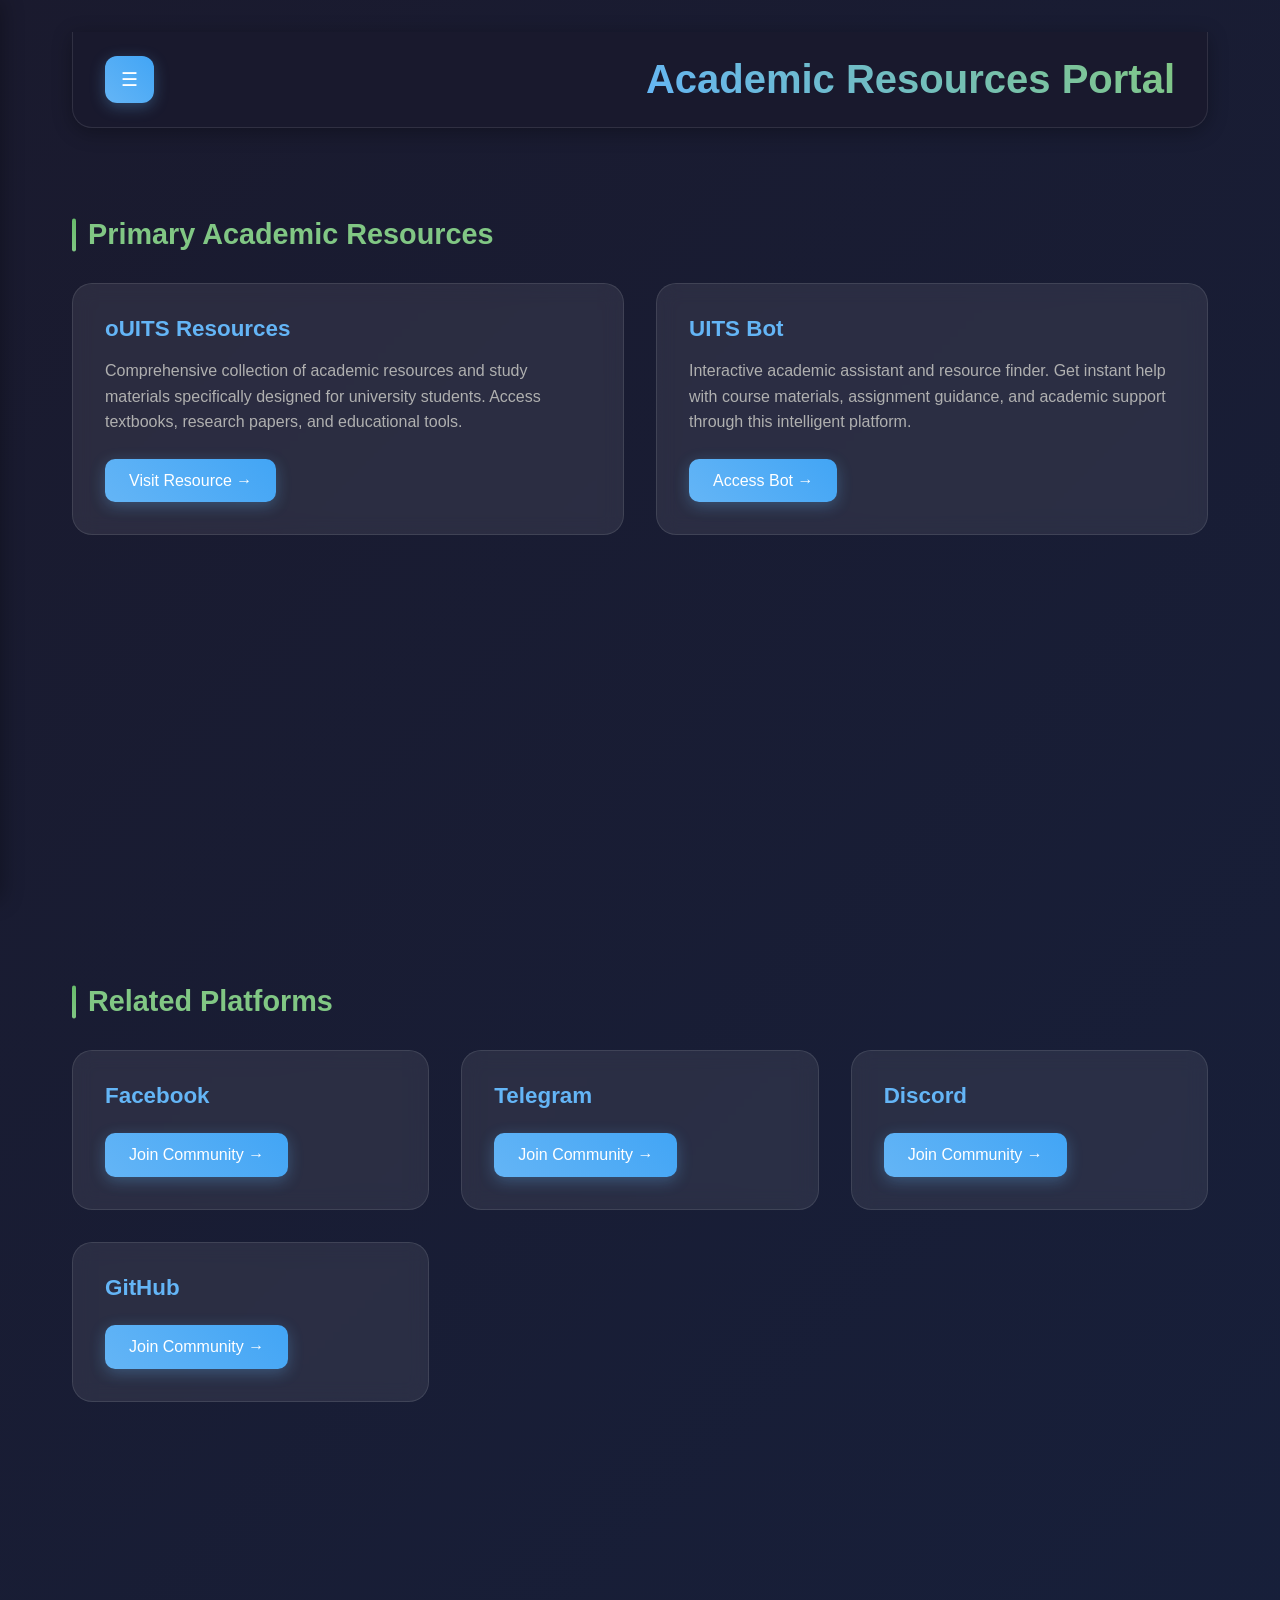
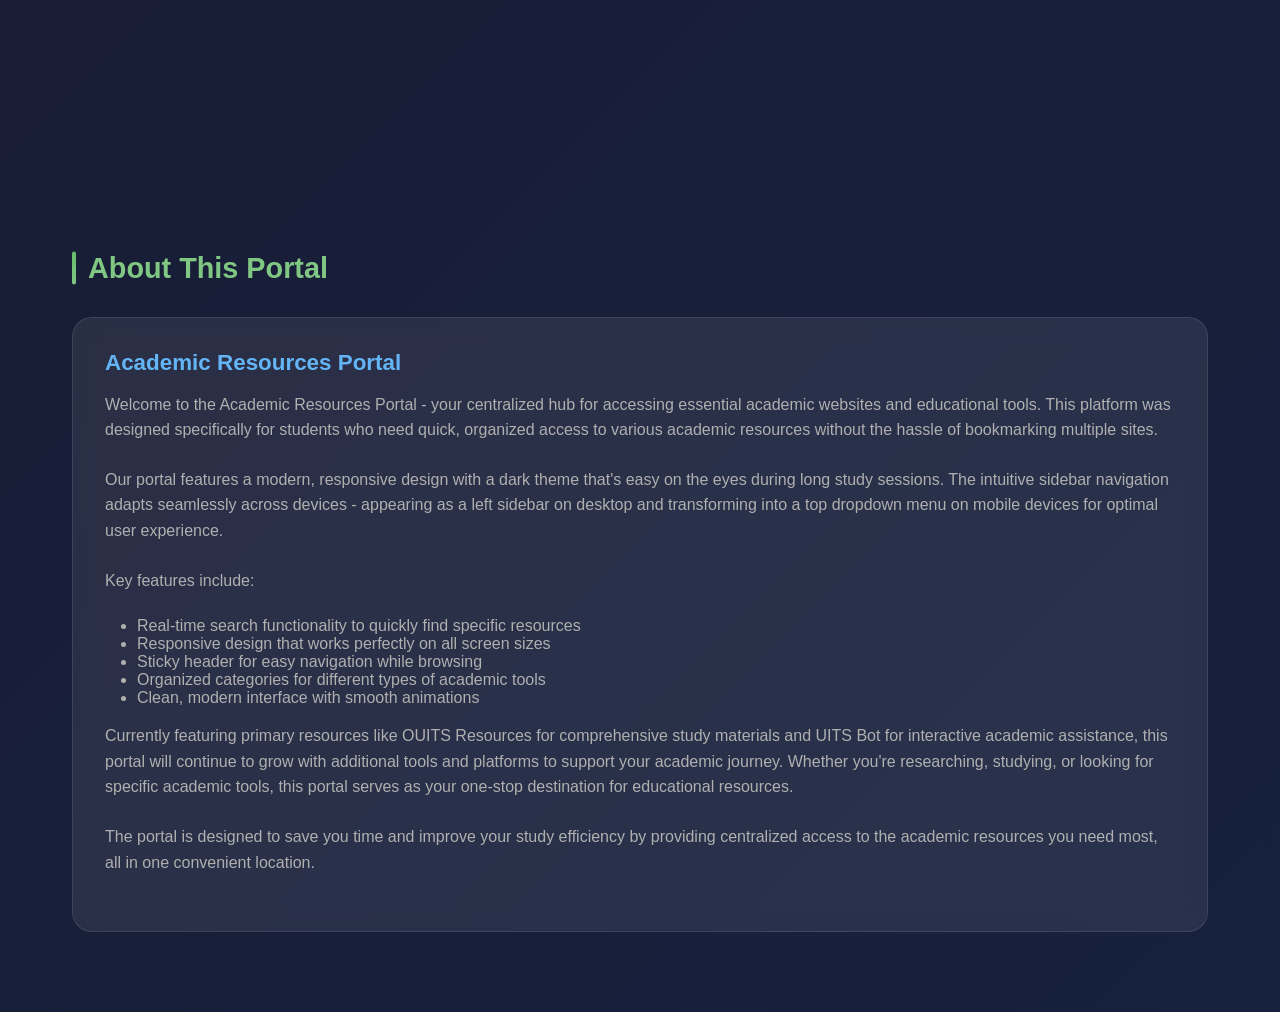
==== commit 4629e280: "updated" ====
--- a/index.html
+++ b/index.html
@@ -52,11 +52,11 @@
                 <input type="text" class="search-box" placeholder="Search for academic resources..." id="searchBox">
             </div> -->
 
-            <div class="category-section" id="academic">
+            <div class="category-section" id="academic" style="margin-top: 10vh;">
                 <h2 class="category-title">Primary Academic Resources</h2>
                 <div class="resources-grid">
                     <div class="resource-card">
-                        <h3>OUITS Resources</h3>
+                        <h3>oUITS Resources</h3>
                         <p>Comprehensive collection of academic resources and study materials specifically designed for
                             university students. Access textbooks, research papers, and educational tools.</p>
                         <a href="https://ouits-res.netlify.app/" class="resource-link" target="_blank">Visit Resource
--- a/style.css
+++ b/style.css
@@ -251,6 +251,7 @@
 }
 
 .category-section {
+    margin-top: 50vh;
     margin-bottom: 3rem;
     scroll-margin-top: 20vh;
 }
